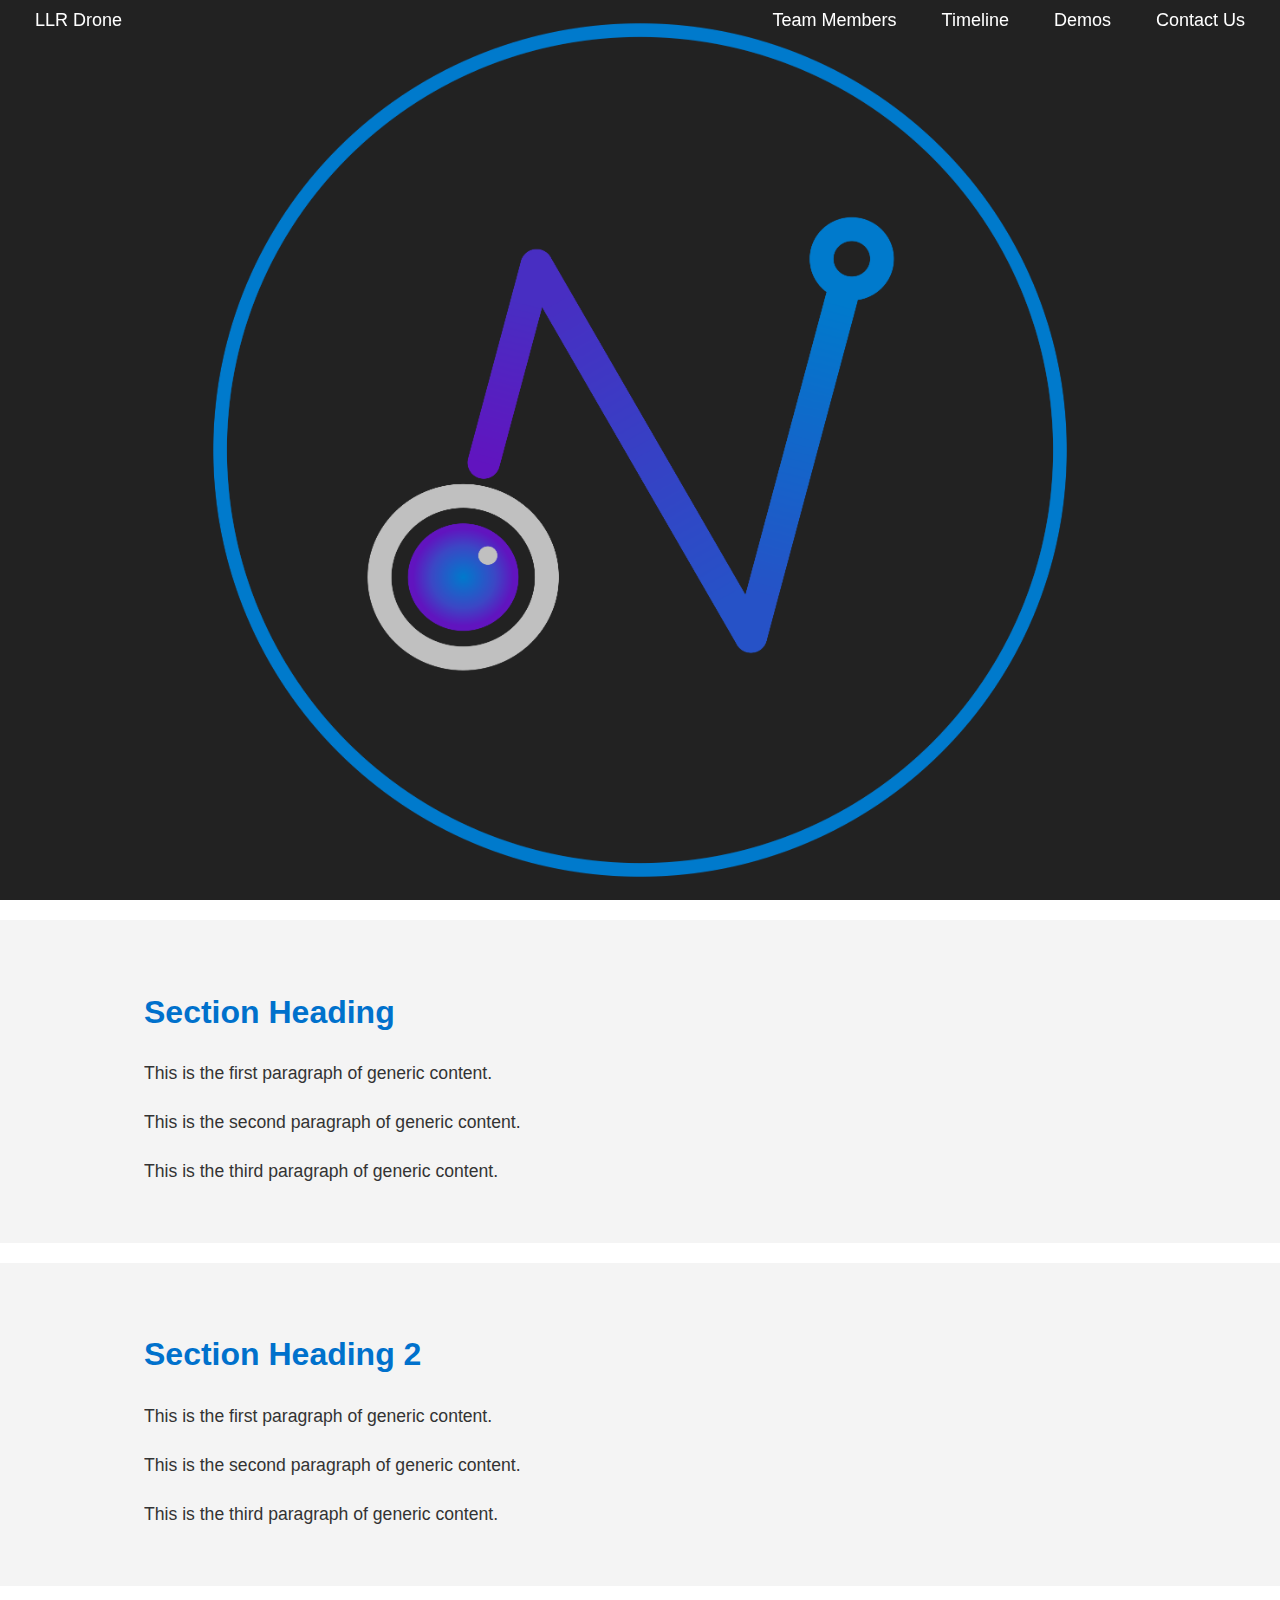
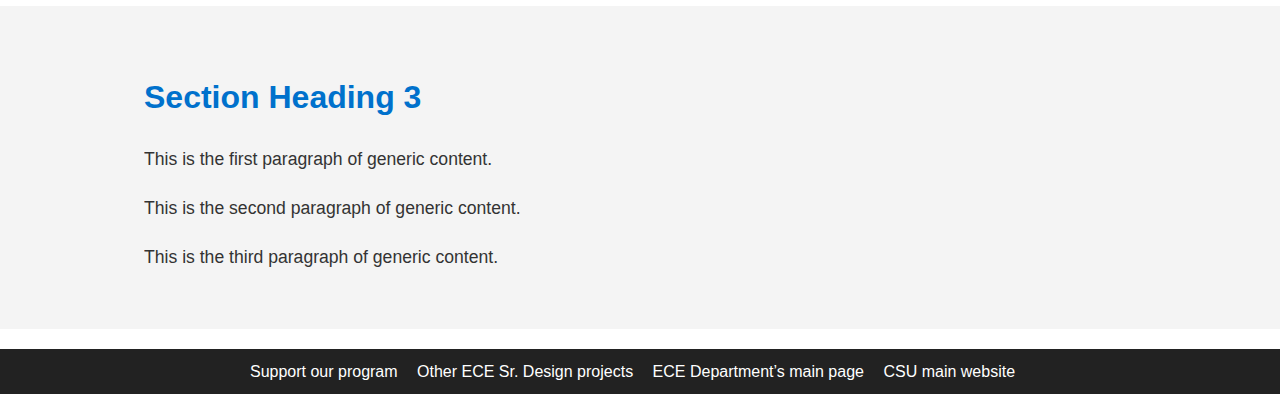
==== website/drone/index.html @ 7b24b03b "First true template of website" ====
<!DOCTYPE html>
<html lang="en">
<!-- 
Baseline page

When duplicating this page you need to do the following
- Fix relative paths for all stylesheets and icon in head
- Fix relative paths for js scroll funciton
- Fix relative paths in the navigation menu
-->
<head>
    <meta charset="UTF-8">
    <meta name="viewport" content="width=device-width, initial-scale=1.0">
    <title>My Personal Webpage</title>
    <link rel="stylesheet" href="css/styles.css">
    <link rel="icon" href="images/NATE_circle_lowquality.png" type="image/png">
</head>
<body class="home-page">
    <!-- Navigation Menu -->
    <nav class="home-page-nav">
        <div class="nav-left">
            <a href="index.html" class="nav-link">LLR Drone</a>
        </div>
        <div class="nav-right">
            <a href="pages/team_members/" class="nav-link">Team Members</a>
            <a href="pages/timeline/" class="nav-link">Timeline</a>
            <a href="pages/demos/" class="nav-link">Demos</a>
            <a href="pages/contact_us/" class="nav-link">Contact Us</a>
        </div>
    </nav>

    <!-- Main Image Section -->
    <header class="main-header home-page">
        <!-- <img src="./images/Desktop_background.jpg" alt="Desktop Background Image"> -->
        <img src="./images/NATE_circle_1500boarder.png" alt="Desktop Background Image">
    </header>

    <section class="generic-section">
        <div class="container">
            <h2>Section Heading</h2>
            <p>This is the first paragraph of generic content.</p>
            <p>This is the second paragraph of generic content.</p>
            <p>This is the third paragraph of generic content.</p>
        </div>
    </section>

    <section class="generic-section">
        <div class="container">
            <h2>Section Heading 2</h2>
            <p>This is the first paragraph of generic content.</p>
            <p>This is the second paragraph of generic content.</p>
            <p>This is the third paragraph of generic content.</p>
        </div>
    </section>

    <section class="generic-section">
        <div class="container">
            <h2>Section Heading 3</h2>
            <p>This is the first paragraph of generic content.</p>
            <p>This is the second paragraph of generic content.</p>
            <p>This is the third paragraph of generic content.</p>
        </div>
    </section>


    <!-- Footer Section -->
    <footer>
        <div class="container">
            <ul class="footer-links">
                <li><a href="https://advancing.colostate.edu/ENG/ECE_SRDESIGN/GIVE" target="_blank">Support our program</a></li>
                <li><a href="http://www.engr.colostate.edu/ECE401/AY24_senior_design_projects.php" target="_blank">Other ECE Sr. Design projects</a></li>
                <li><a href="https://www.engr.colostate.edu/ece/" target="_blank">ECE Department’s main page</a></li>
                <li><a href="http://www.colostate.edu/" target="_blank">CSU main website</a></li>
            </ul>
        </div>
    </footer>

    <script src="js/nav_scroll.js"></script>
</body>
</html>
---- website/drone/css/styles.css ----
:root {
    --nav-height: 40px; /* Adjust this value as needed */
}

body {
    margin-top: var(--nav-height);
    font-family: Arial, sans-serif;
    line-height: 1.6;
    margin: 0;
    padding: 0;
    color: #222222; /* Default text color - Dark Grey */
}

.container {
    width: 80%;
    margin: auto;
    overflow: hidden;
}

/* Header Section */
header {
    background: #222222; /* Dark Grey */
    color: #ffffff;
    padding: 10px 0;
    text-align: center;
    margin-top: var(--nav-height);
}

header h1 {
    margin: 0;
    font-size: 2.5em;
}


/* -----------------------Navigation Menu------------------------ */
/* Style the navigation bar */

/* TODO - Make nav transparent at the start*/
/* TODO - add image to home screen */
nav {
    /* background-color: #0071cc; Set the background color */
    background-color: #222222;
    width: 100%; /* Full width across the screen */
    padding: 10px 20px; /* Add some padding */
    display: flex; /* Use flexbox for layout */
    justify-content: space-between; /* Separate items to left and right */
    align-items: center; /* Center items vertically */

    position: fixed; /* Stick the nav panel to the top */
    top: 0; /* Position it at the top */
    z-index: 1000; /* Ensure it's above other elements */
    transition: background-color 0.5s ease-in-out;

    height: var(--nav-height); /* Set the height using the variable */

    box-sizing: border-box; /* Include padding in the element's total width */
}

.home-page-nav {
    background-color: rgba(34, 34, 34, 0); /* Fully transparent background */
}

.nav-scrolled {
    background-color: #0071cc;  /* Alter this if you want the nav panel to change colors when you scroll */
    transition: background-color 0.5s ease-in-out;
}

/* Style the navigation links */
.nav-left a, .nav-right a {
    color: white; /* Make the text white */
    /* color: #222222; */
    text-decoration: none; /* Remove the underline */
    padding: 3px 15px; /* Add padding around the links */
    font-size: 18px; /* Set font size */
    height: 100%;
    display: flex;
    align-items: center;
}

.nav-left img.nav-logo {
    height: calc(0.8 * var(--nav-height)); /* Ensure it doesn't exceed the nav height */
    width: auto; /* Maintain the aspect ratio */
}

/* Hover effect for the links */
.nav-left a:hover, .nav-right a:hover {
    background-color: #005fa3; /* Slightly darker on hover */
    border-radius: 5px; /* Round the corners */
}

/* Ensure the right-side links are displayed inline */
.nav-right {
    display: flex;
    gap: 15px; /* Space between the right-side links */
}

/* --------------------------- Main Image ----------------------------------- */

.main-header {
    position: relative;
    width: 100%;
    height: 100vh; /* Full viewport height */
    overflow: hidden;
}

.main-header img {
    width: 100%;
    max-width: 100%;
    height: 100%;
    object-fit: cover;
    object-position: center;
}

/* Add some content padding after the image so it doesn't overlap */
section {
    padding-top: 50px;
}

/* Remove top margin for elements within the .home page */
.home-page header {
    margin: 0;
    padding: 0;
}



/* ----------------------------Generic Section Styling ----------------------------------- */

.generic-section {
    background-color: #f4f4f4; /* Light gray background */
    padding: 40px 20px; /* Space around the section */
    margin: 20px 0; /* Space between this section and others */
    display: flex;
    justify-content: center;
    align-items: center;
}

.generic-section .container {
    width: 80%; /* Container width that adjusts based on screen size */
    max-width: 1000px; /* Maximum width for large screens */
    text-align: left;
}

.generic-section h2 {
    font-size: 2em;
    margin-bottom: 20px; /* Space between the heading and the first paragraph */
    color: #0071cc; /* Blue heading color */
}

.generic-section p {
    font-size: 1.1em; /* Slightly larger font size for readability */
    line-height: 1.8; /* Improved line spacing for readability */
    margin-bottom: 15px; /* Space between paragraphs */
    color: #333; /* Darker text color */
}



/* TODO - Change height of footer to match the navigation bar */
/* Footer Section */
footer {
    background: #222222;
    color: #ffffff;
    text-align: center;
    /* height: var(--nav-height); Set the height using the variable */
    display: flex; /* Use flexbox to center content */
    justify-content: center; /* Horizontally center content */
    align-items: center; /* Vertically center content */
    margin-top: 20px;
}

.footer-links {
    list-style: none;
    padding: 0;
    margin: 10px 0;
}

.footer-links li {
    display: inline;
    margin-right: 15px;
}

.footer-links a {
    /* color: #0071cc; */
    color: #ffffff;
    text-decoration: none;
}

.footer-links a:hover {
    text-decoration: underline;
}

.footer-image {
    width: auto;  /* Adjust as needed */
    height: 60px;
    margin-right: 15px;
}
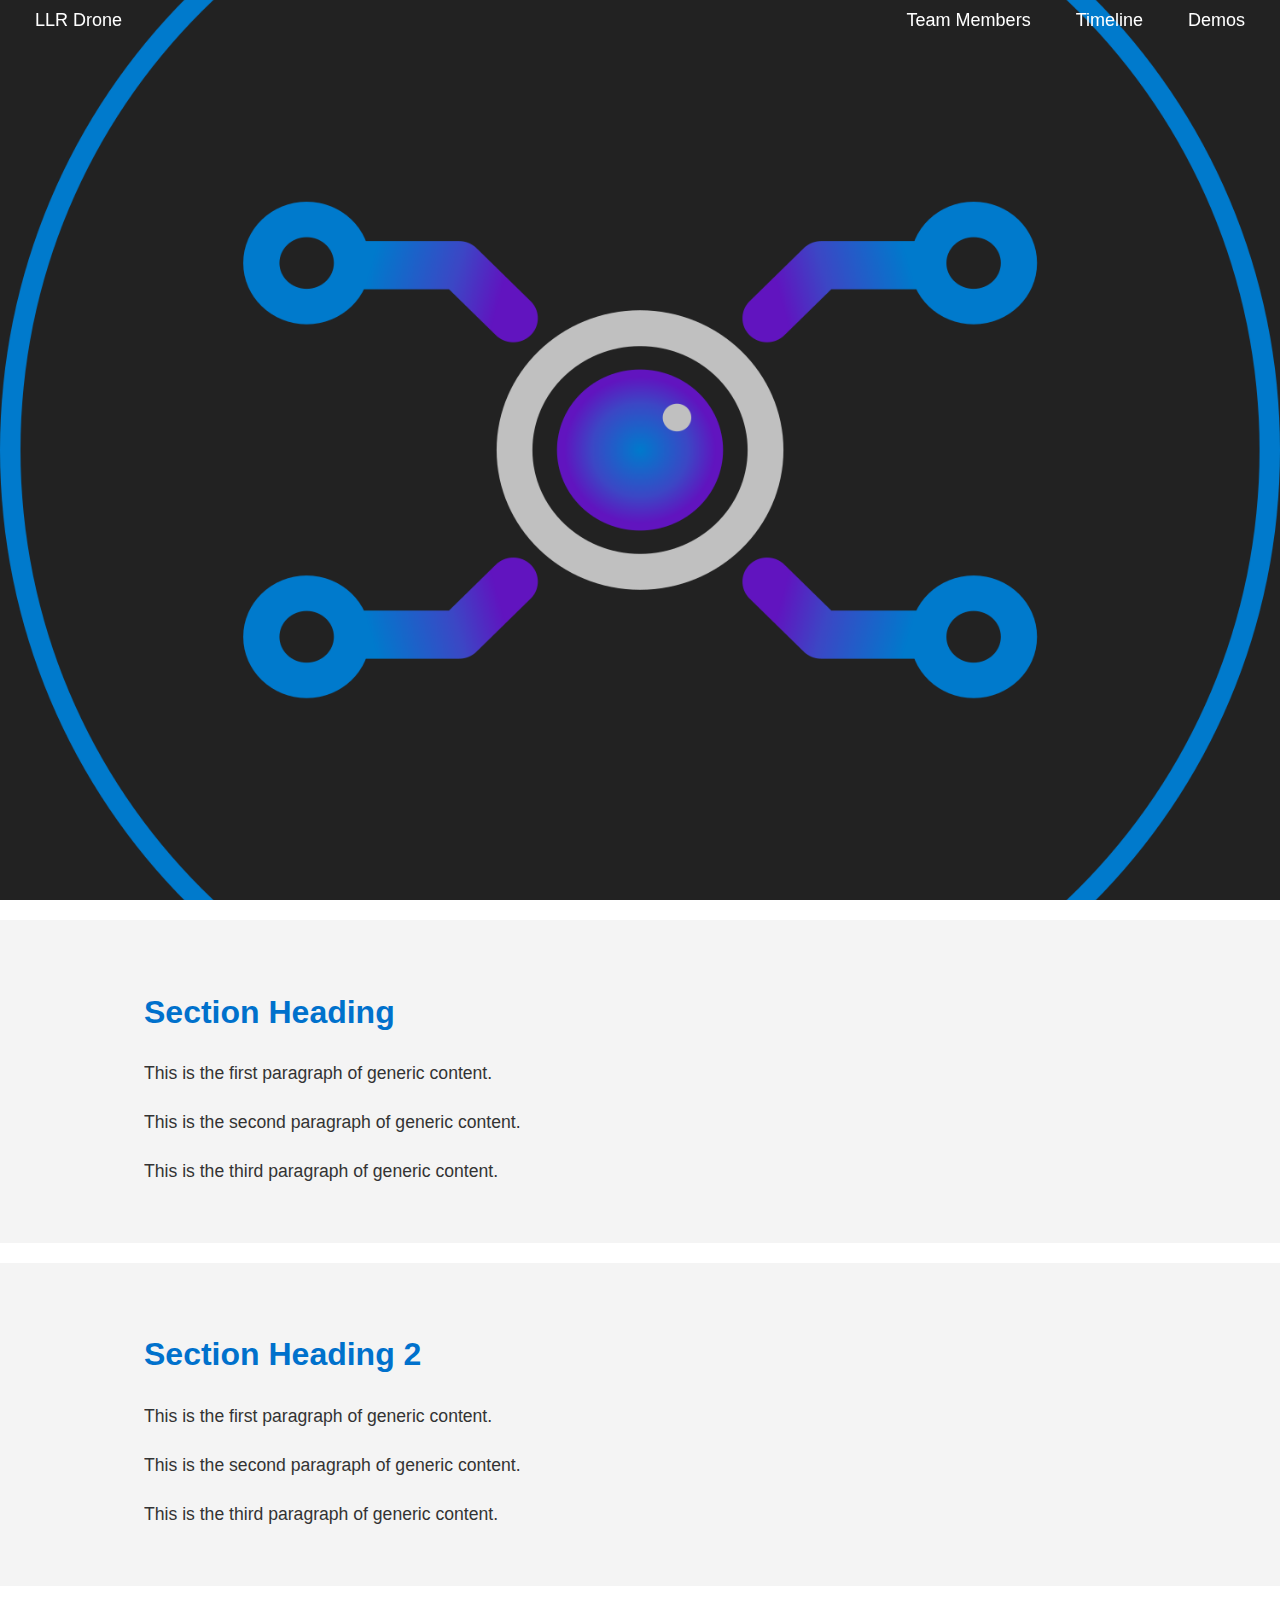
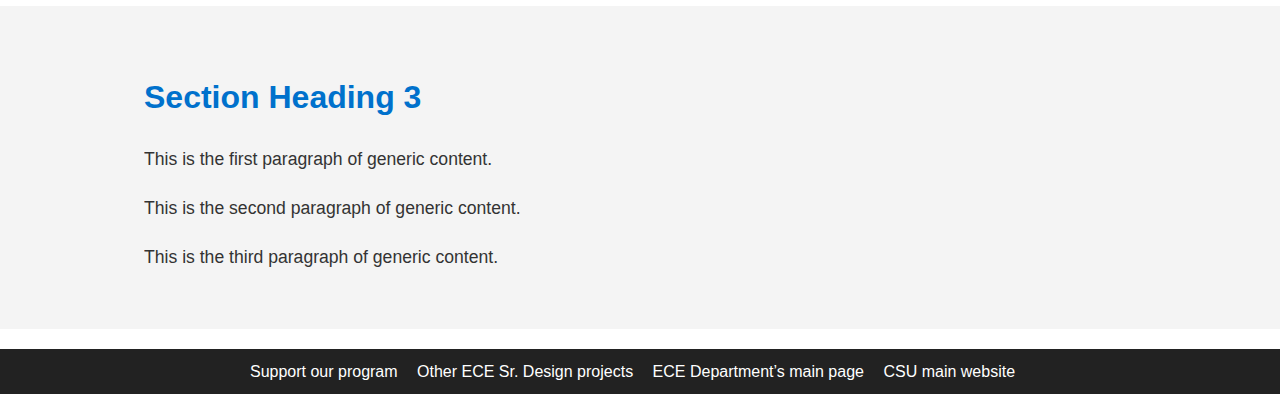
==== commit 1d413056: "adding team members info" ====
--- a/website/drone/index.html
+++ b/website/drone/index.html
@@ -13,7 +13,7 @@
     <meta name="viewport" content="width=device-width, initial-scale=1.0">
     <title>My Personal Webpage</title>
     <link rel="stylesheet" href="css/styles.css">
-    <link rel="icon" href="images/NATE_circle_lowquality.png" type="image/png">
+    <link rel="icon" href="images/logo/LLRD_circle_400.png" type="image/png">
 </head>
 <body class="home-page">
     <!-- Navigation Menu -->
@@ -25,14 +25,13 @@
             <a href="pages/team_members/" class="nav-link">Team Members</a>
             <a href="pages/timeline/" class="nav-link">Timeline</a>
             <a href="pages/demos/" class="nav-link">Demos</a>
-            <a href="pages/contact_us/" class="nav-link">Contact Us</a>
         </div>
     </nav>
 
     <!-- Main Image Section -->
     <header class="main-header home-page">
         <!-- <img src="./images/Desktop_background.jpg" alt="Desktop Background Image"> -->
-        <img src="./images/NATE_circle_1500boarder.png" alt="Desktop Background Image">
+        <img src="./images/logo/LLRD_circle_1500.png" alt="Desktop Background Image">
     </header>
 
     <section class="generic-section">
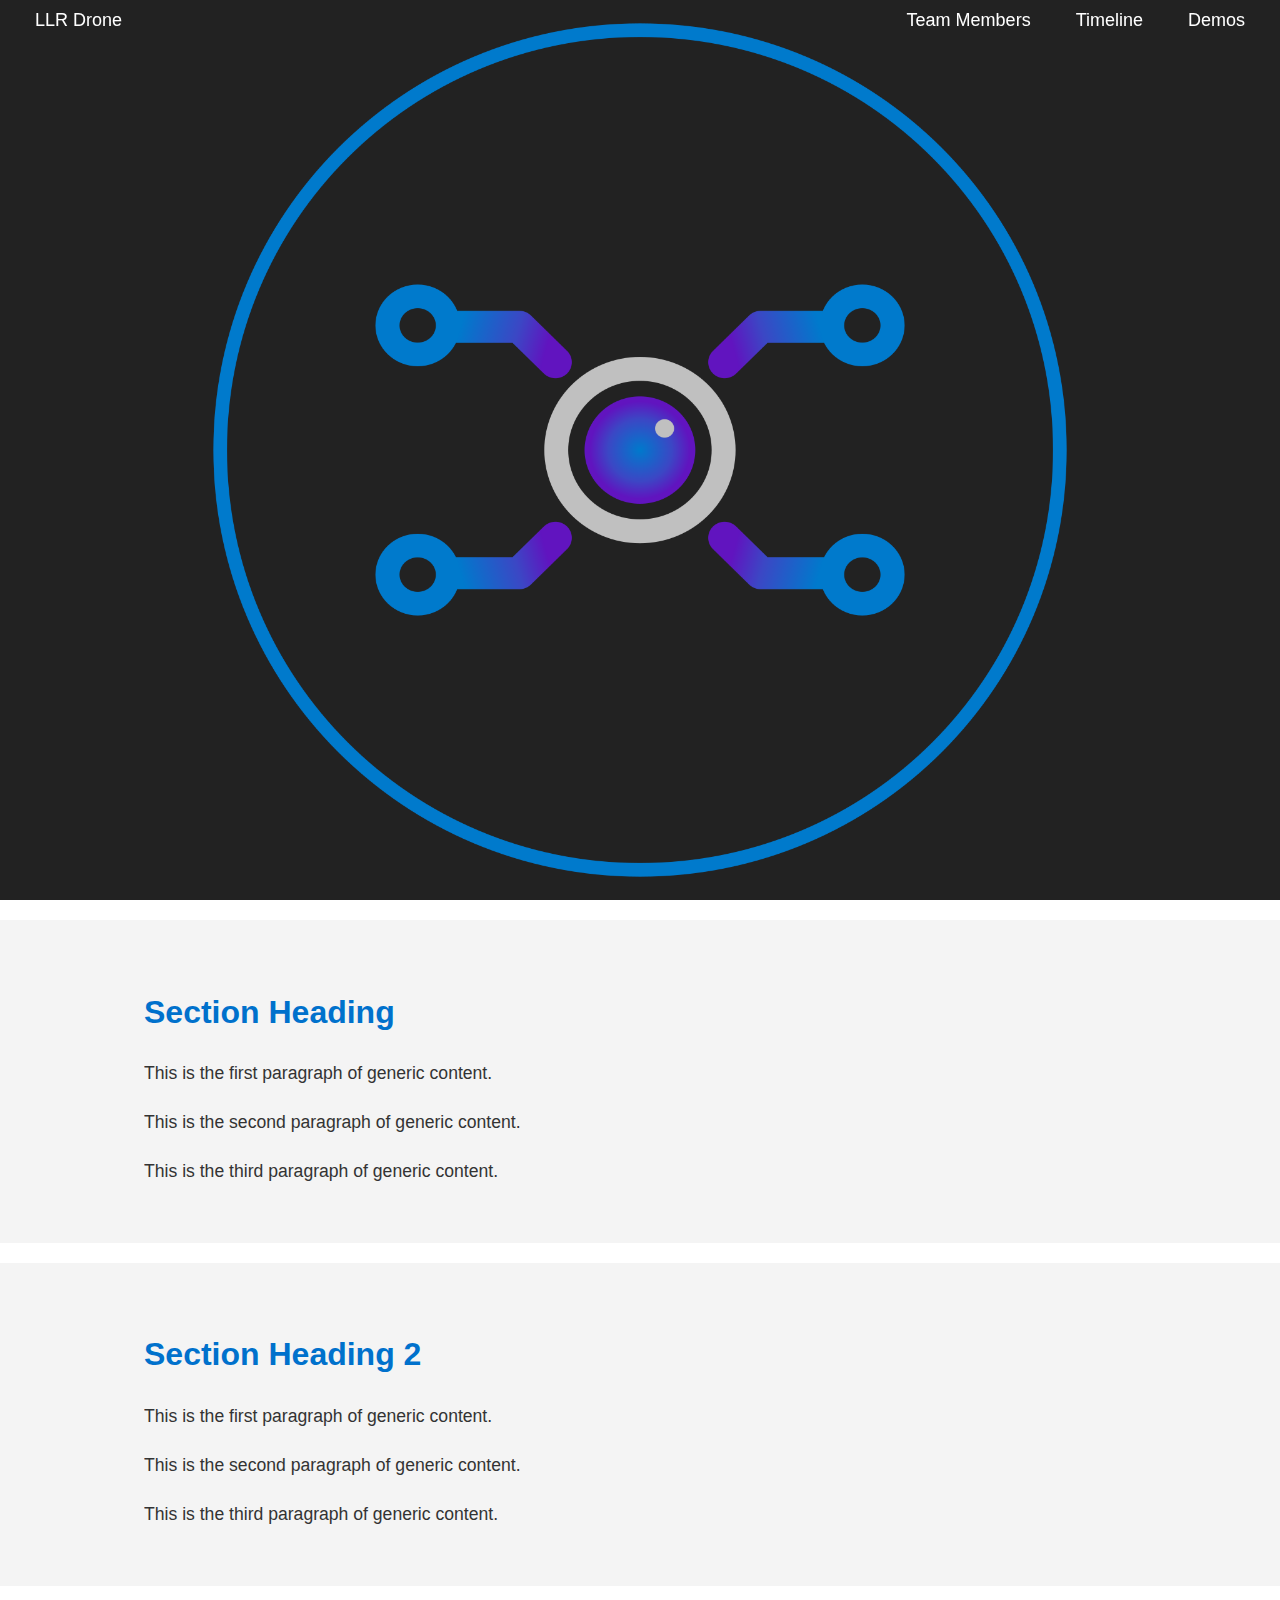
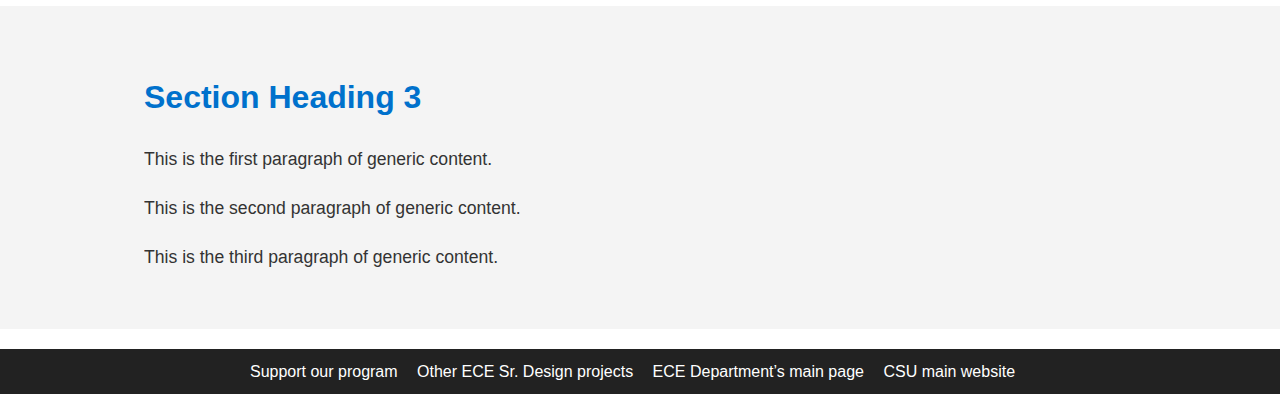
==== commit a3d0599a: "fixing front image" ====
--- a/website/drone/index.html
+++ b/website/drone/index.html
@@ -11,9 +11,9 @@
 <head>
     <meta charset="UTF-8">
     <meta name="viewport" content="width=device-width, initial-scale=1.0">
-    <title>My Personal Webpage</title>
+    <title>LLR Drone | Homepage</title>
     <link rel="stylesheet" href="css/styles.css">
-    <link rel="icon" href="images/logo/LLRD_circle_400.png" type="image/png">
+    <link rel="icon" href="images/EYE_1024px.png" type="image/png">
 </head>
 <body class="home-page">
     <!-- Navigation Menu -->
@@ -31,7 +31,7 @@
     <!-- Main Image Section -->
     <header class="main-header home-page">
         <!-- <img src="./images/Desktop_background.jpg" alt="Desktop Background Image"> -->
-        <img src="./images/logo/LLRD_circle_1500.png" alt="Desktop Background Image">
+        <img src="./images/logo/LLRD_circle_1500_boarder.png" alt="Desktop Background Image">
     </header>
 
     <section class="generic-section">
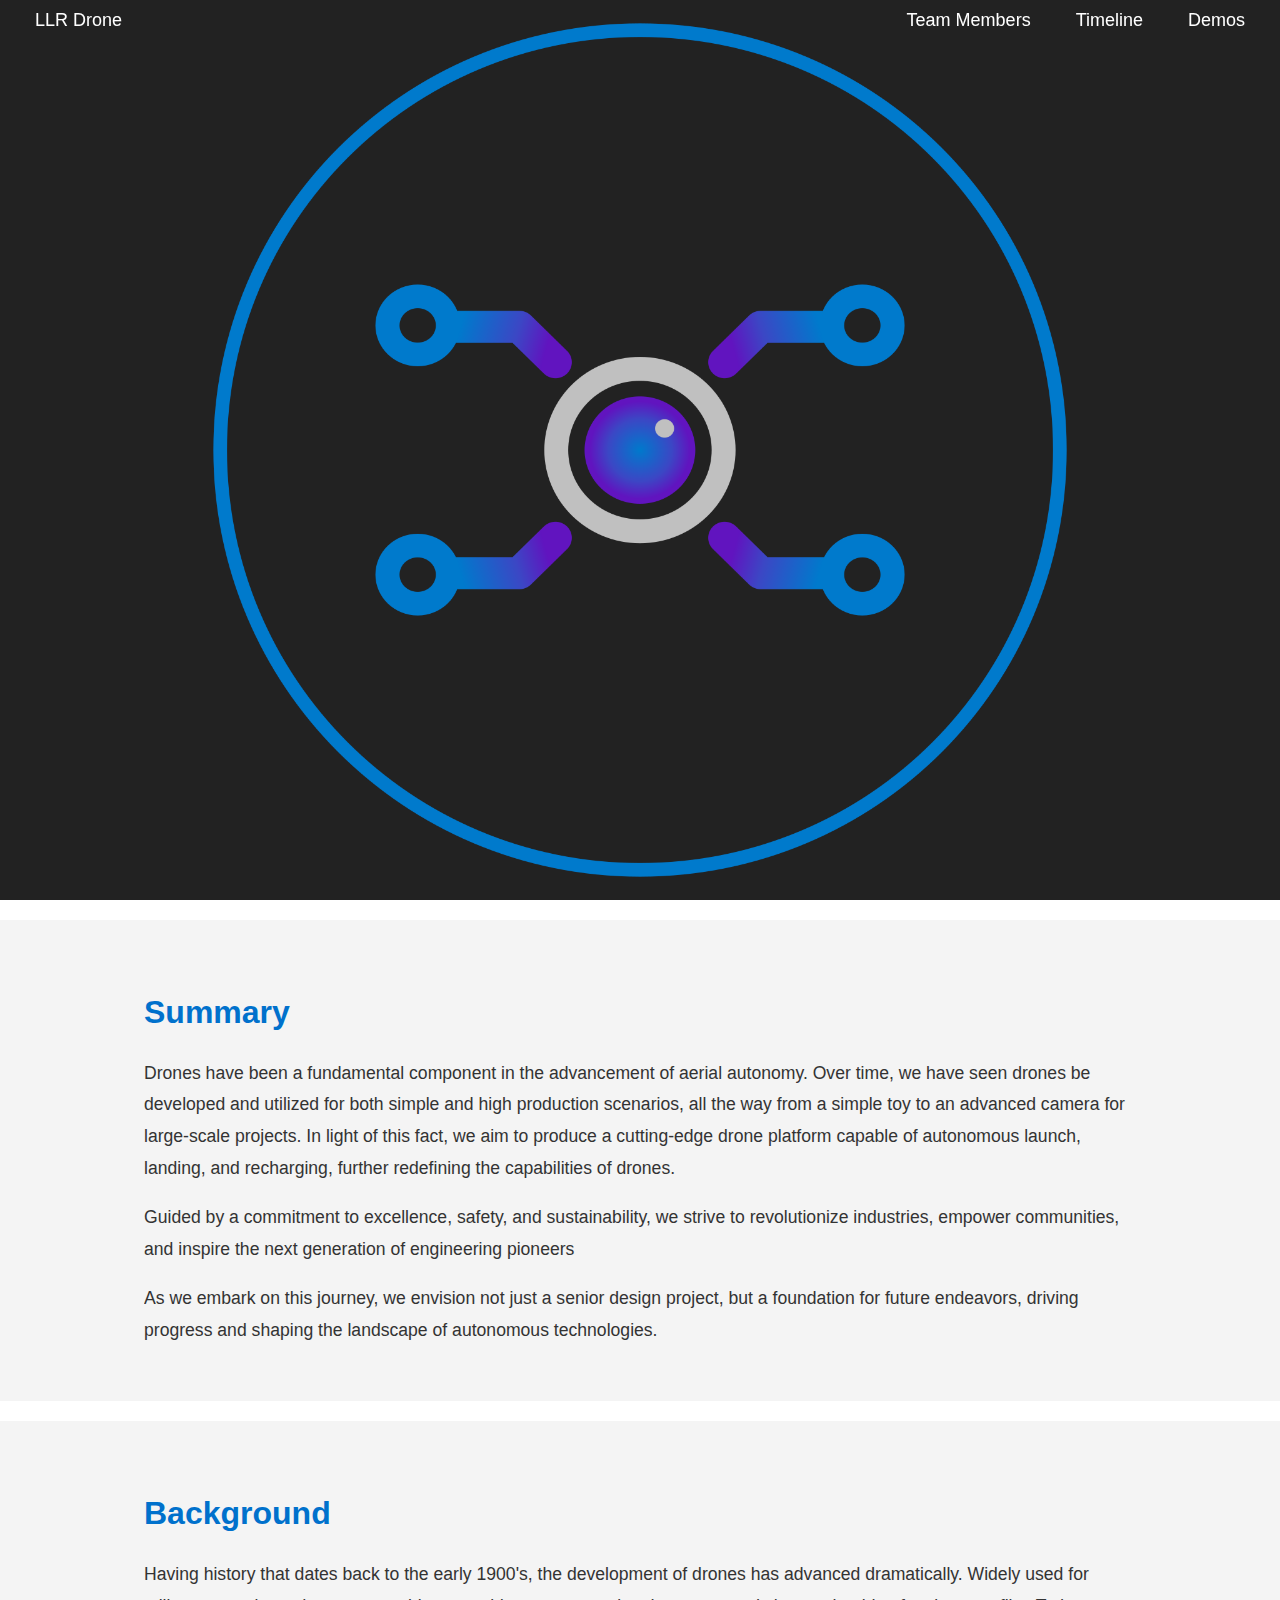
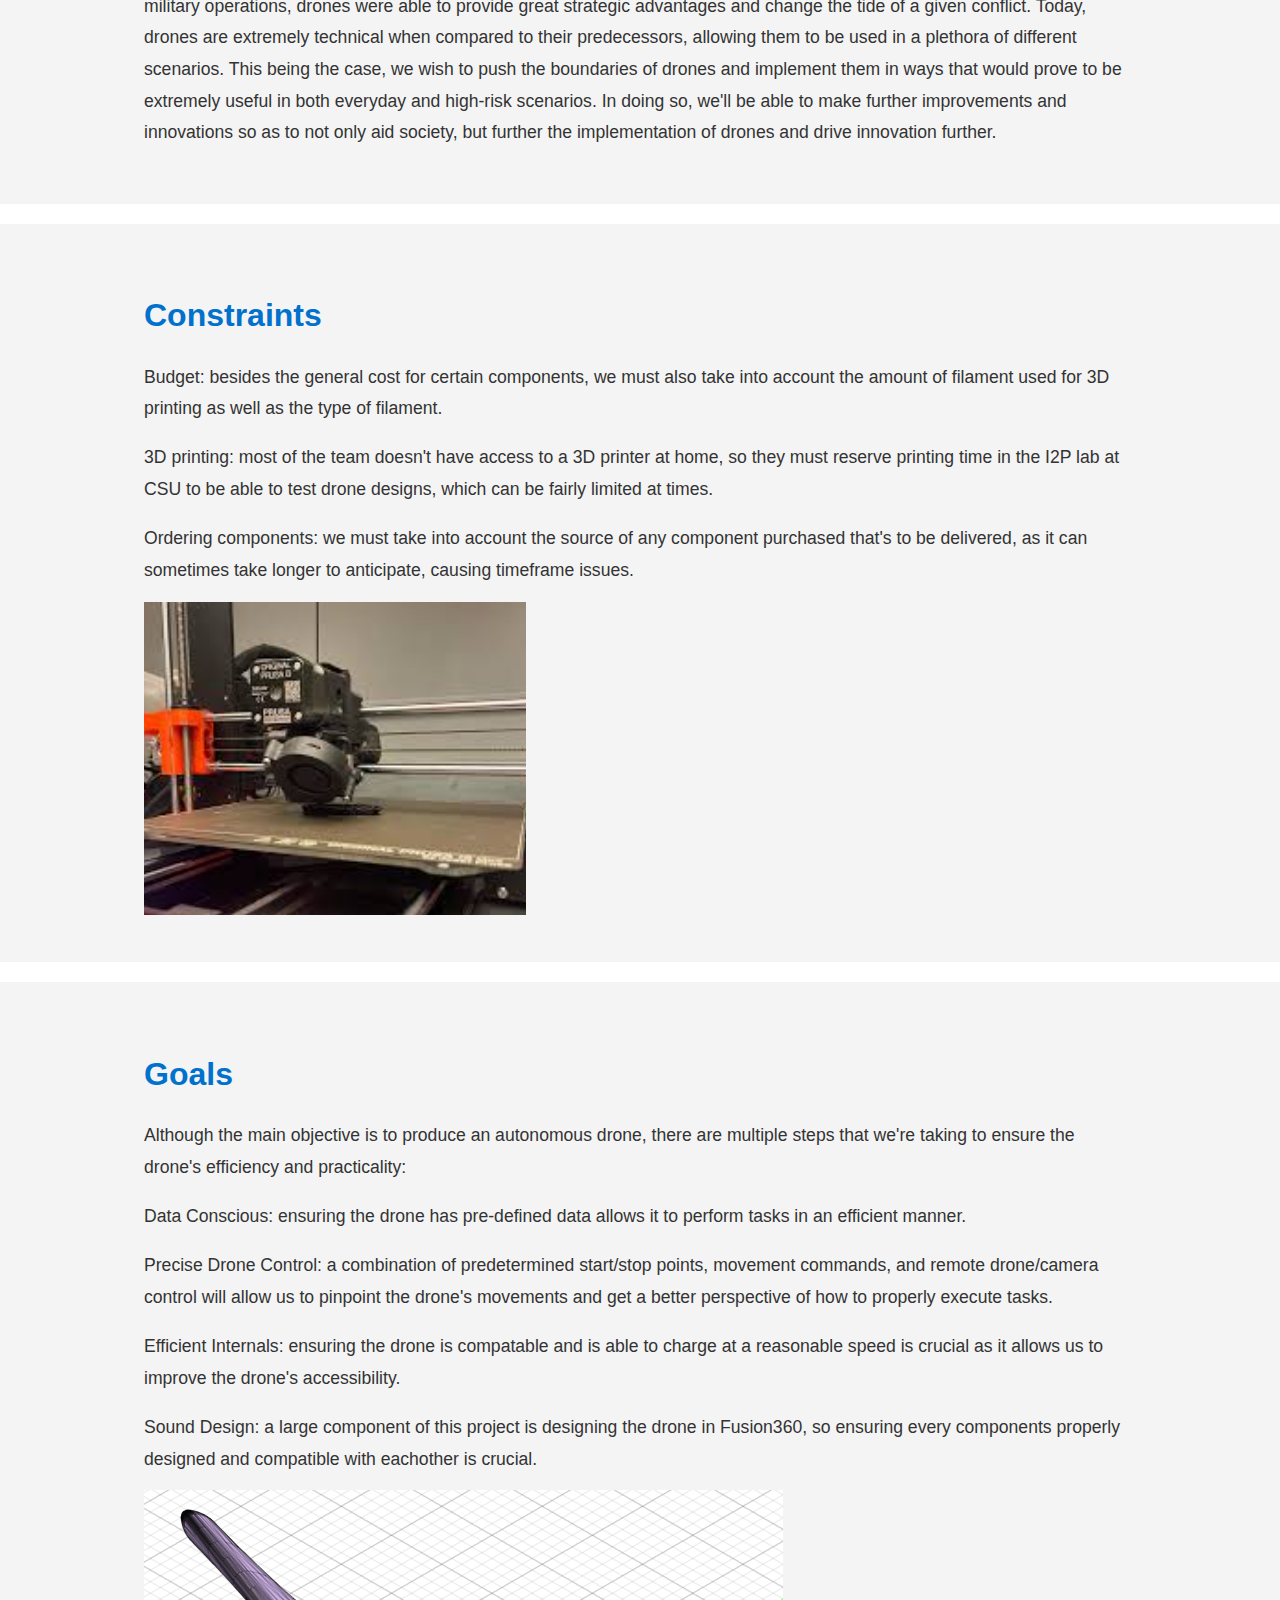
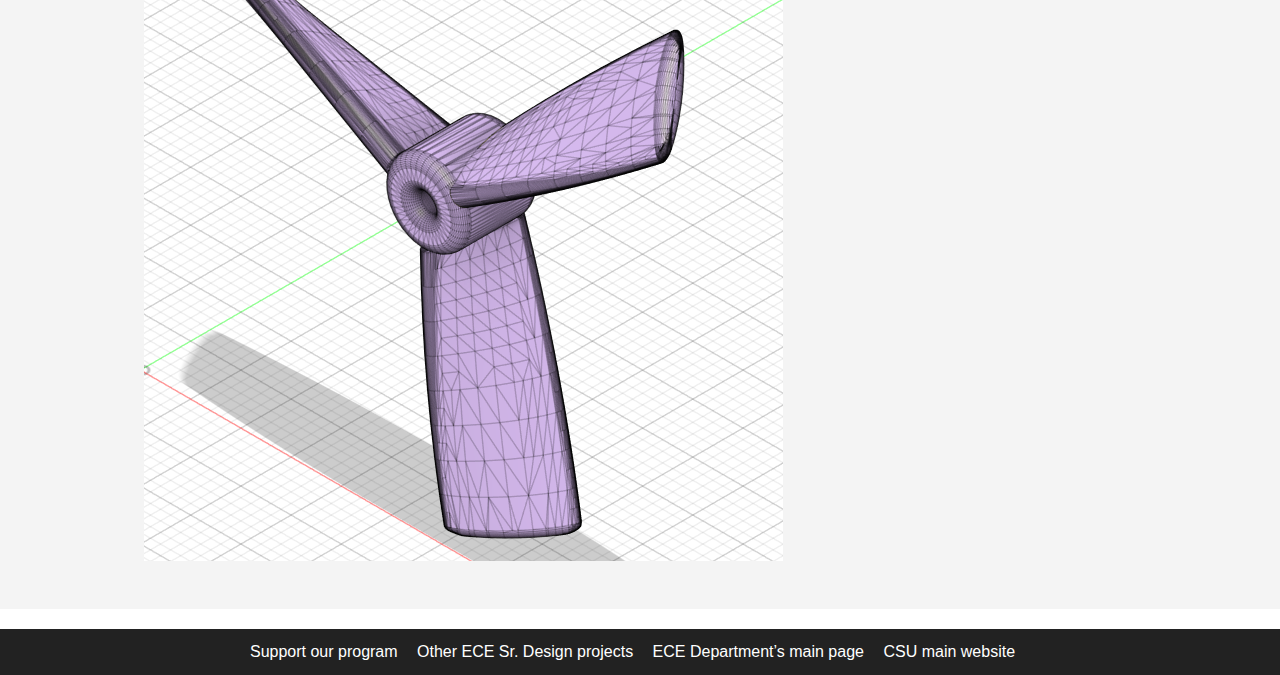
==== commit 6828df0b: "Main page additions + Few pics" ====
--- a/website/drone/index.html
+++ b/website/drone/index.html
@@ -36,31 +36,43 @@
 
     <section class="generic-section">
         <div class="container">
-            <h2>Section Heading</h2>
-            <p>This is the first paragraph of generic content.</p>
-            <p>This is the second paragraph of generic content.</p>
-            <p>This is the third paragraph of generic content.</p>
+            <h2>Summary</h2>
+            <p>Drones have been a fundamental component in the advancement of aerial autonomy. Over time, we have seen drones be developed and utilized for both simple and high production scenarios, all the way from a simple toy to an advanced camera for large-scale projects. In light of this fact, we aim to produce a cutting-edge drone platform capable of autonomous launch, landing, and recharging, further redefining the capabilities of drones.</p>
+            <p>Guided by a commitment to excellence, safety, and sustainability, we strive to revolutionize industries, empower communities, and inspire the next generation of engineering pioneers</p>
+            <p>As we embark on this journey, we envision not just a senior design project, but a foundation for future endeavors, driving progress and shaping the landscape of autonomous technologies.</p>
+         
+        </div>
+
+    </section>
+
+    <section class="generic-section">
+        <div class="container">
+            <h2>Background</h2>
+            <p>Having history that dates back to the early 1900's, the development of drones has advanced dramatically. Widely used for military operations, drones were able to provide great strategic advantages and change the tide of a given conflict. Today, drones are extremely technical when compared to their predecessors, allowing them to be used in a plethora of different scenarios. This being the case, we wish to push the boundaries of drones and implement them in ways that would prove to be extremely useful in both everyday and high-risk scenarios. In doing so, we'll be able to make further improvements and innovations so as to not only aid society, but further the implementation of drones and drive innovation further. </p>
         </div>
     </section>
 
     <section class="generic-section">
         <div class="container">
-            <h2>Section Heading 2</h2>
-            <p>This is the first paragraph of generic content.</p>
-            <p>This is the second paragraph of generic content.</p>
-            <p>This is the third paragraph of generic content.</p>
+            <h2>Constraints</h2>
+            <p>Budget: besides the general cost for certain components, we must also take into account the amount of filament used for 3D printing as well as the type of filament.</p>
+            <p>3D printing: most of the team doesn't have access to a 3D printer at home, so they must reserve printing time in the I2P lab at CSU to be able to test drone designs, which can be fairly limited at times. </p>
+            <p>Ordering components: we must take into account the source of any component purchased that's to be delivered, as it can sometimes take longer to anticipate, causing timeframe issues.</p>
+            <img src="./images/printing.png" alt="printing">  
         </div>
     </section>
 
     <section class="generic-section">
         <div class="container">
-            <h2>Section Heading 3</h2>
-            <p>This is the first paragraph of generic content.</p>
-            <p>This is the second paragraph of generic content.</p>
-            <p>This is the third paragraph of generic content.</p>
+            <h2>Goals</h2>
+            <p>Although the main objective is to produce an autonomous drone, there are multiple steps that we're taking to ensure the drone's efficiency and practicality:</p>
+            <p>Data Conscious: ensuring the drone has pre-defined data allows it to perform tasks in an efficient manner. </p>
+            <p>Precise Drone Control: a combination of predetermined start/stop points, movement commands, and remote drone/camera control will allow us to pinpoint the drone's movements and get a better perspective of how to properly execute tasks.</p>
+            <p>Efficient Internals: ensuring the drone is compatable and is able to charge at a reasonable speed is crucial as it allows us to improve the drone's accessibility. </p>
+            <p>Sound Design: a large component of this project is designing the drone in Fusion360, so ensuring every components properly designed and compatible with eachother is crucial.</p>
+            <img src="./images/propeller.png" alt="printing"> 
         </div>
     </section>
-
 
     <!-- Footer Section -->
     <footer>
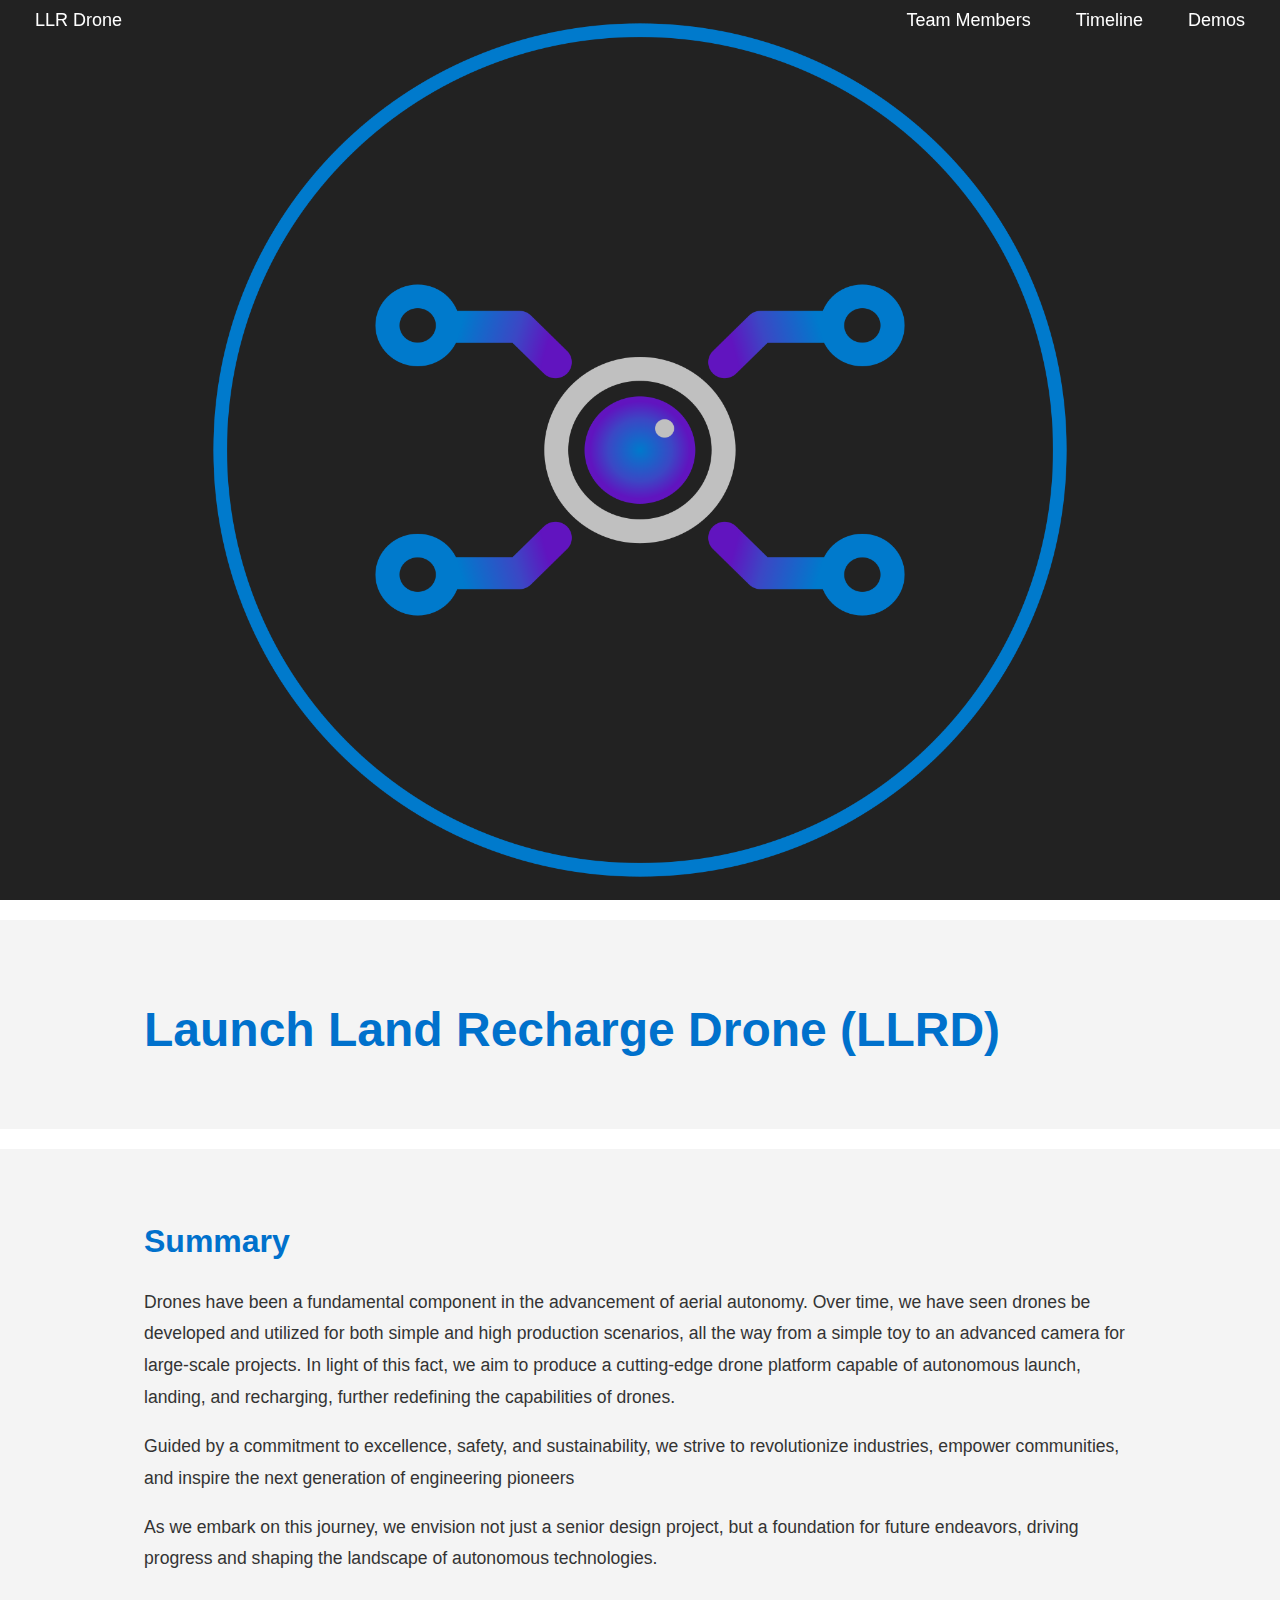
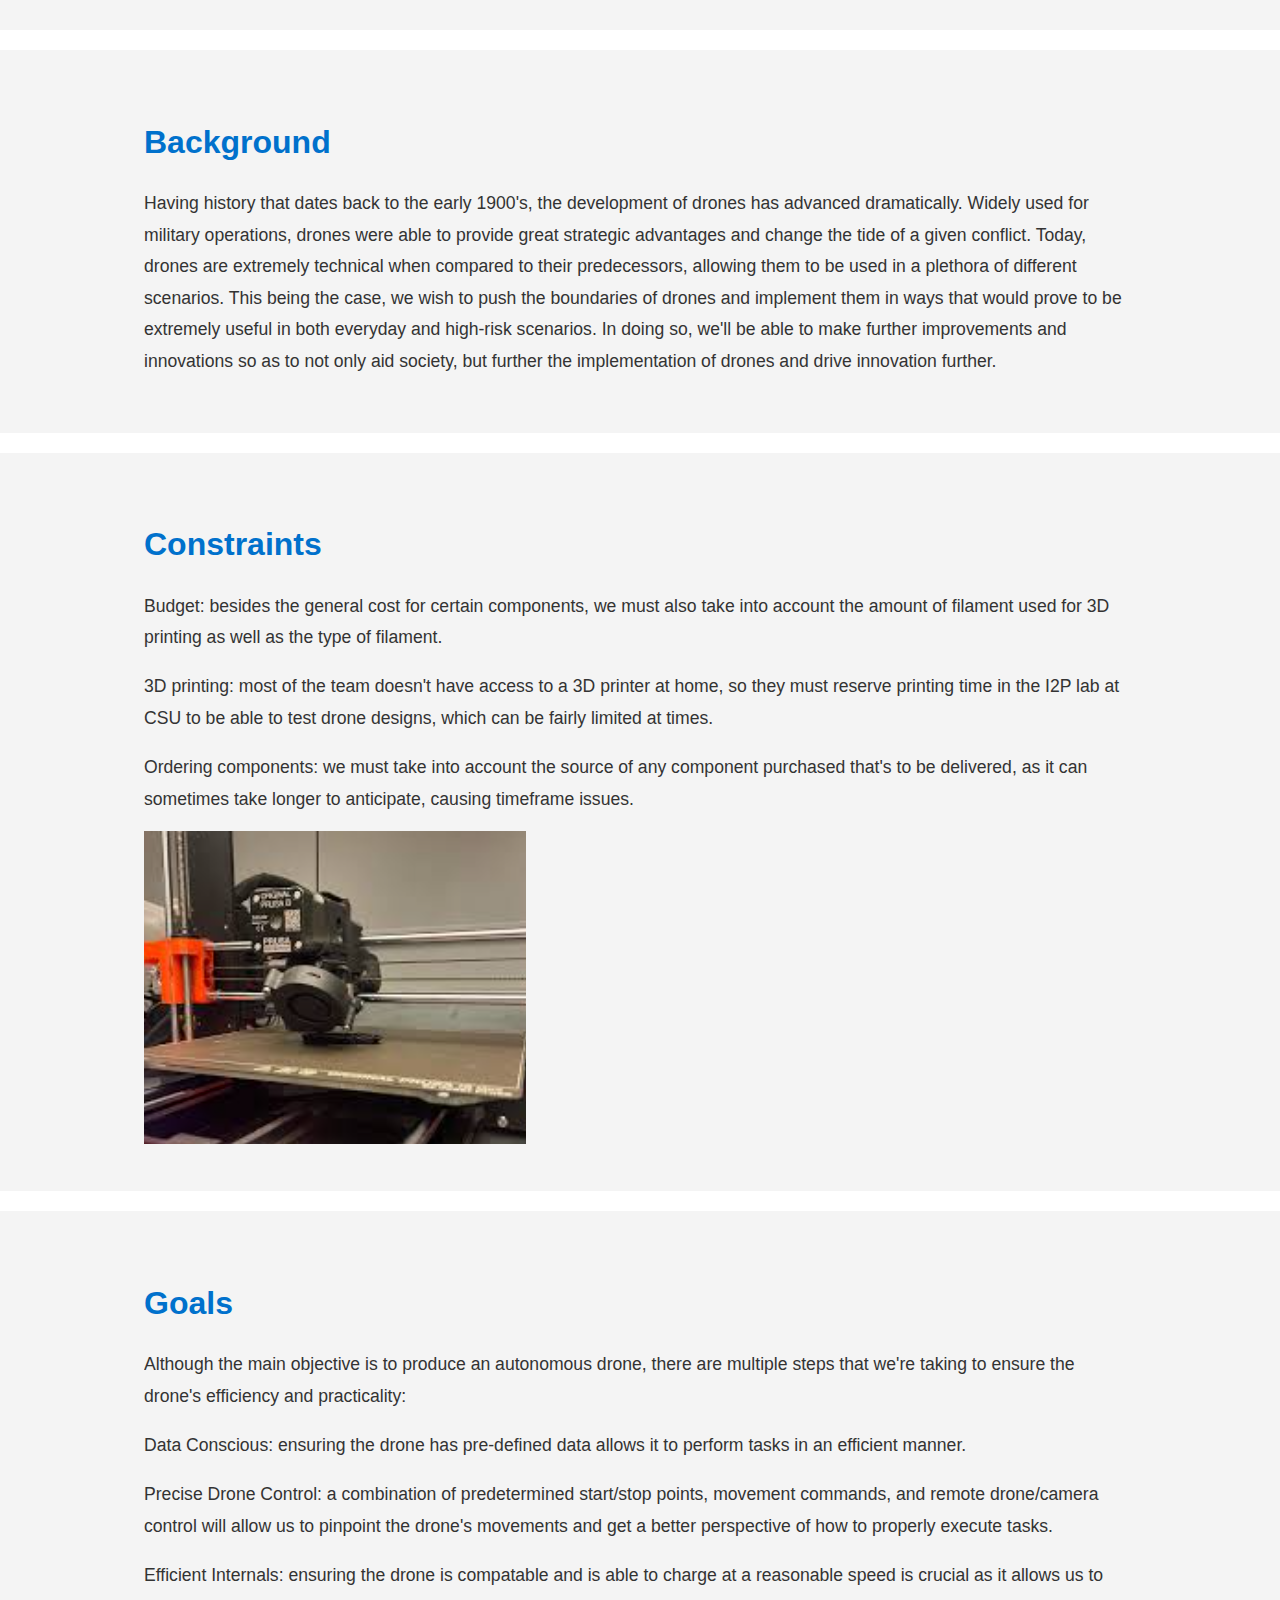
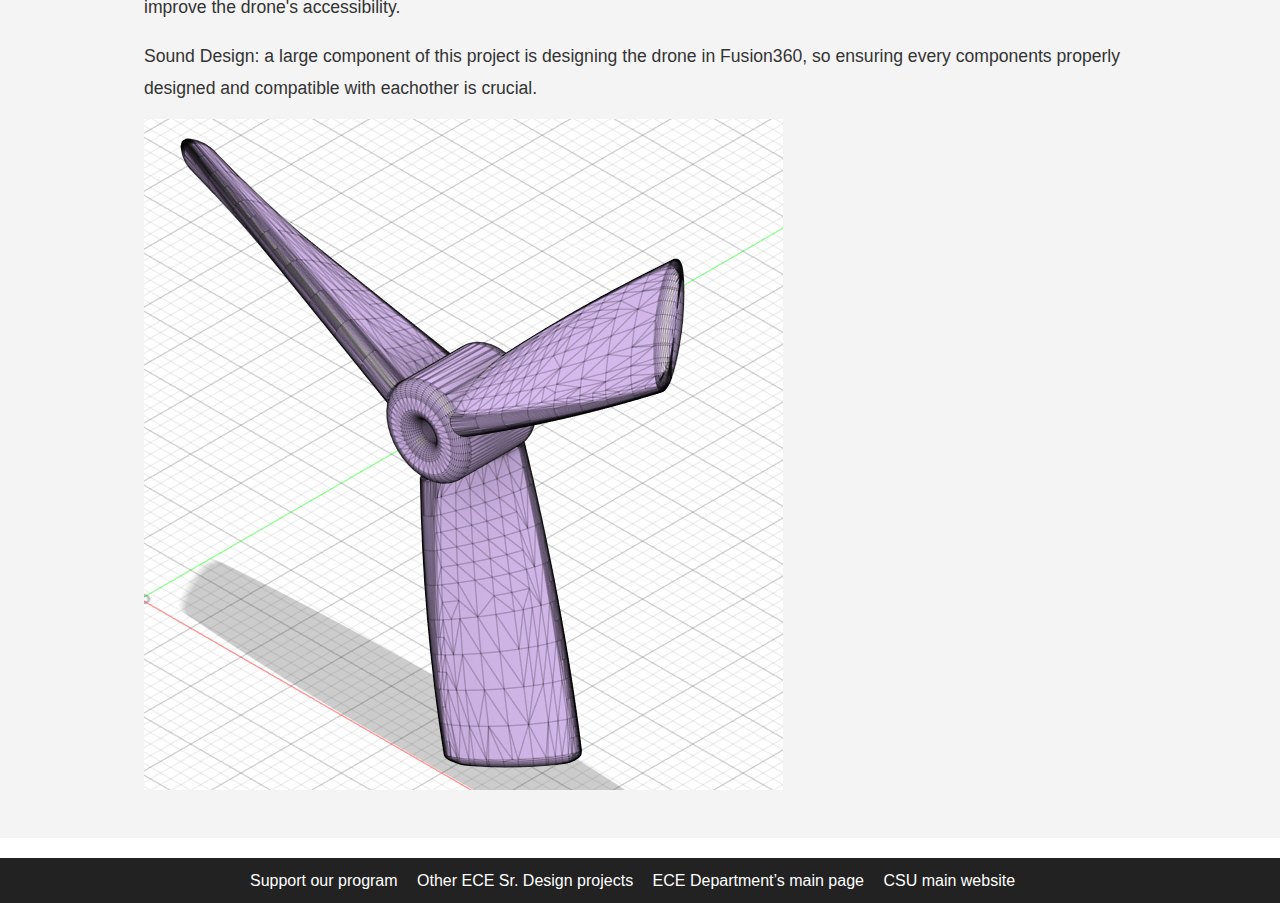
==== commit cca44c2b: "..." ====
--- a/website/drone/index.html
+++ b/website/drone/index.html
@@ -33,6 +33,13 @@
         <!-- <img src="./images/Desktop_background.jpg" alt="Desktop Background Image"> -->
         <img src="./images/logo/LLRD_circle_1500_boarder.png" alt="Desktop Background Image">
     </header>
+
+
+    <section class="generic-section">
+        <div class="container">
+            <h1>Launch Land Recharge Drone (LLRD)</h1>
+        </div>
+    </section>
 
     <section class="generic-section">
         <div class="container">
--- a/website/drone/css/styles.css
+++ b/website/drone/css/styles.css
@@ -144,6 +144,12 @@
 
 .generic-section h2 {
     font-size: 2em;
+    margin-bottom: 20px; /* Space between the heading and the first paragraph */
+    color: #0071cc; /* Blue heading color */
+}
+
+.generic-section h1 {
+    font-size: 3em;
     margin-bottom: 20px; /* Space between the heading and the first paragraph */
     color: #0071cc; /* Blue heading color */
 }
@@ -195,4 +201,4 @@
     width: auto;  /* Adjust as needed */
     height: 60px;
     margin-right: 15px;
-}
+}